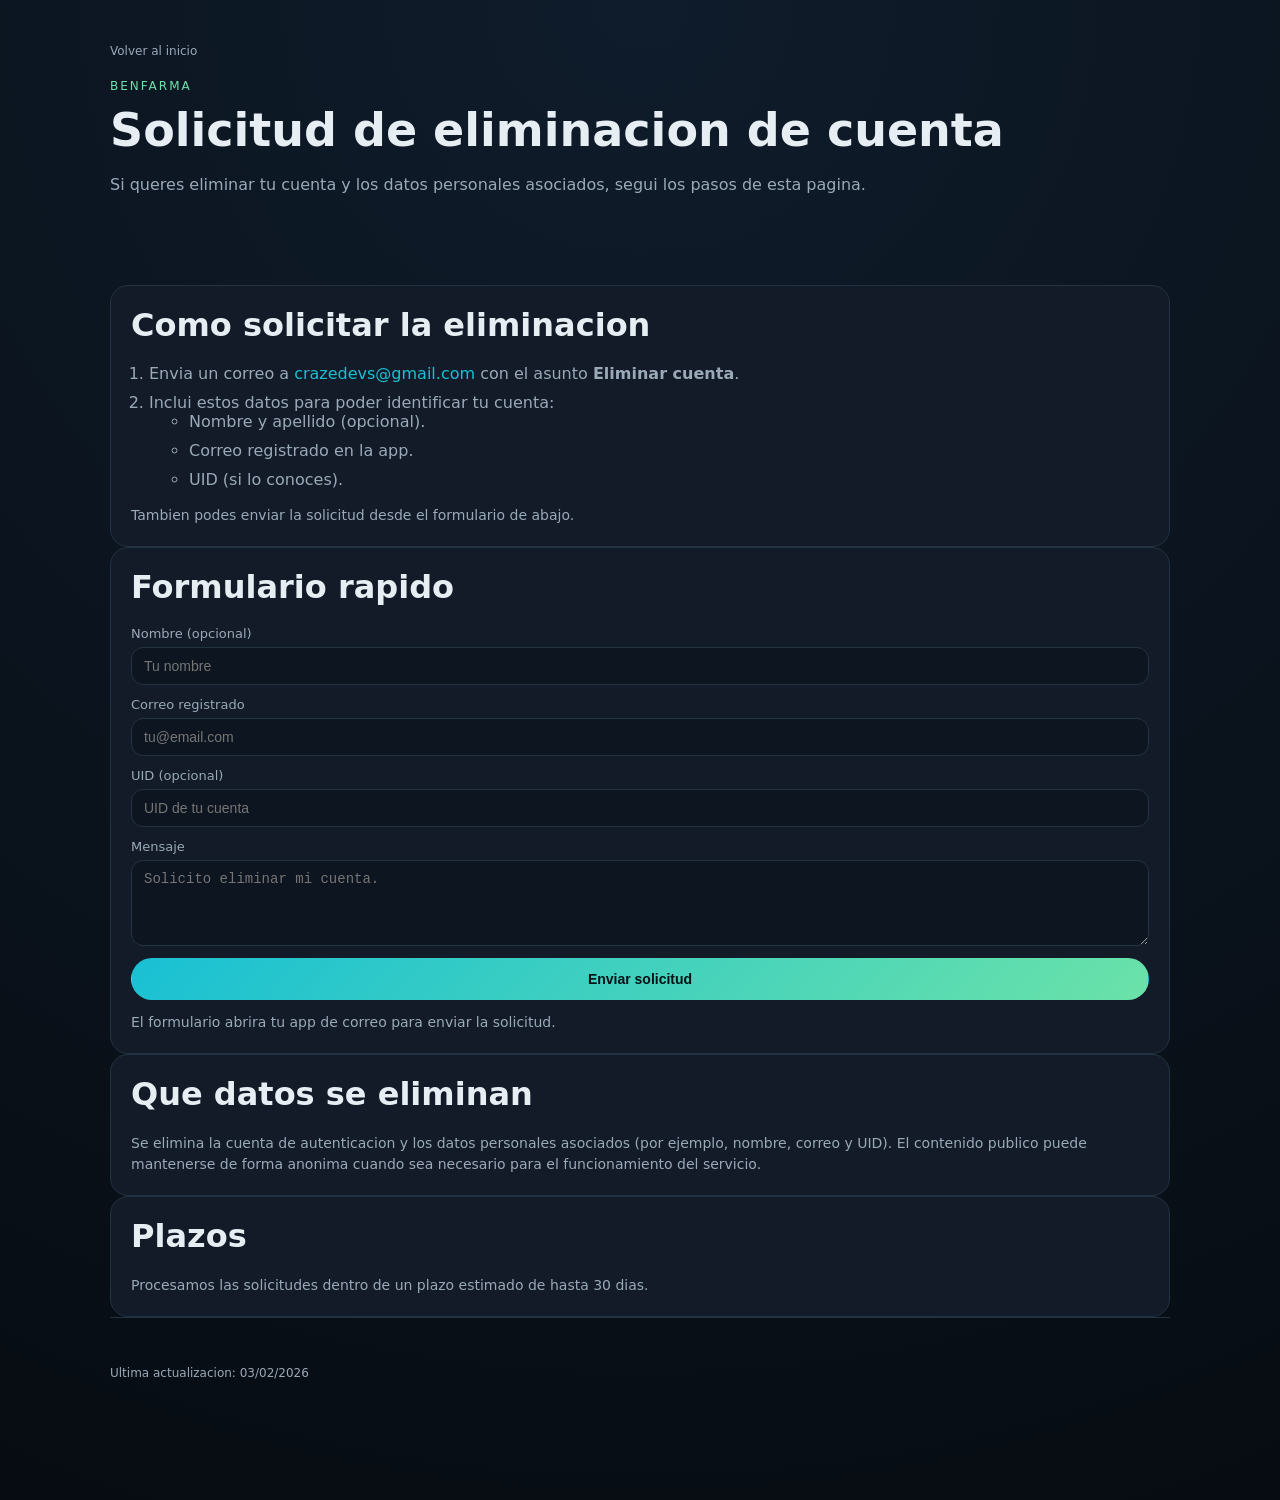
==== docs/account-deletion/index.html @ 8ea49709 "feat(web): rebrand to BenFarma, full redesign with SEO and phone mockup" ====
﻿<!doctype html>
<html lang="es">
  <head>
    <meta charset="utf-8" />
    <meta name="viewport" content="width=device-width, initial-scale=1" />
    <title>Eliminacion de cuenta - BenFarma</title>
    <meta
      name="description"
      content="Solicitud de eliminacion de cuenta y datos para la aplicacion BenFarma."
    />
    <link rel="icon" href="../assets/logo.png" />
    <link rel="stylesheet" href="../styles.css" />
  </head>
  <body>
    <main class="page">
      <div class="container">
        <a class="micro" href="../index.html">Volver al inicio</a>
        <header class="hero">
          <p class="eyebrow">BenFarma</p>
          <h1>Solicitud de eliminacion de cuenta</h1>
          <p class="lead">
            Si queres eliminar tu cuenta y los datos personales asociados, segui los pasos
            de esta pagina.
          </p>
        </header>

        <section class="card">
          <h2>Como solicitar la eliminacion</h2>
          <ol class="steps">
            <li>
              Envia un correo a
              <a class="link" href="mailto:crazedevs@gmail.com">crazedevs@gmail.com</a>
              con el asunto <strong>Eliminar cuenta</strong>.
            </li>
            <li>
              Inclui estos datos para poder identificar tu cuenta:
              <ul>
                <li>Nombre y apellido (opcional).</li>
                <li>Correo registrado en la app.</li>
                <li>UID (si lo conoces).</li>
              </ul>
            </li>
          </ol>
          <p class="note">
            Tambien podes enviar la solicitud desde el formulario de abajo.
          </p>
        </section>

        <section class="card">
          <h2>Formulario rapido</h2>
          <form
            class="form"
            action="mailto:crazedevs@gmail.com"
            method="post"
            enctype="text/plain"
          >
            <label class="field">
              <span>Nombre (opcional)</span>
              <input type="text" name="nombre" placeholder="Tu nombre" />
            </label>
            <label class="field">
              <span>Correo registrado</span>
              <input type="email" name="correo" placeholder="tu@email.com" required />
            </label>
            <label class="field">
              <span>UID (opcional)</span>
              <input type="text" name="uid" placeholder="UID de tu cuenta" />
            </label>
            <label class="field">
              <span>Mensaje</span>
              <textarea name="mensaje" rows="4" placeholder="Solicito eliminar mi cuenta."></textarea>
            </label>
            <button class="button primary" type="submit">Enviar solicitud</button>
            <p class="note">El formulario abrira tu app de correo para enviar la solicitud.</p>
          </form>
        </section>

        <section class="card">
          <h2>Que datos se eliminan</h2>
          <p>
            Se elimina la cuenta de autenticacion y los datos personales asociados (por
            ejemplo, nombre, correo y UID). El contenido publico puede mantenerse de forma
            anonima cuando sea necesario para el funcionamiento del servicio.
          </p>
        </section>

        <section class="card">
          <h2>Plazos</h2>
          <p>
            Procesamos las solicitudes dentro de un plazo estimado de hasta 30 dias.
          </p>
        </section>

        <footer class="footer">
          <p class="micro">Ultima actualizacion: 03/02/2026</p>
        </footer>
      </div>
    </main>
  </body>
</html>
---- docs/styles.css ----
:root {
  color-scheme: dark;
  --bg: #070c12;
  --surface: #0f1621;
  --card: #121b27;
  --border: #233242;
  --text: #e6edf3;
  --muted: #9aa9b8;
  --accent: #19c0d4;
  --accent-2: #6be2a8;
  --shadow: rgba(0, 0, 0, 0.25);
}

* { box-sizing: border-box; }

html { scroll-behavior: smooth; }

body {
  margin: 0;
  font-family: "Segoe UI", system-ui, -apple-system, sans-serif;
  background: radial-gradient(circle at top, #0f1c2b, var(--bg));
  color: var(--text);
}

a { color: inherit; text-decoration: none; }

/* ── Layout ── */
.container {
  max-width: 1100px;
  margin: 0 auto;
  padding: 0 20px;
}

/* ── Topbar ── */
.topbar {
  position: sticky;
  top: 0;
  z-index: 10;
  background: rgba(7, 12, 18, 0.9);
  backdrop-filter: blur(12px);
  border-bottom: 1px solid var(--border);
}

.topbar-content {
  display: flex;
  align-items: center;
  justify-content: space-between;
  padding: 14px 0;
  gap: 16px;
  flex-wrap: wrap;
}

.topbar-links {
  display: flex;
  align-items: center;
  gap: 20px;
  flex-wrap: wrap;
  font-size: 14px;
  color: var(--muted);
}

.topbar-links a:not(.button):hover { color: var(--text); }

.nav-toggle { display: none; }

.nav-toggle-label {
  display: none;
  width: 40px;
  height: 40px;
  border-radius: 10px;
  border: 1px solid var(--border);
  align-items: center;
  justify-content: center;
  cursor: pointer;
}

.nav-toggle-label span,
.nav-toggle-label span::before,
.nav-toggle-label span::after {
  display: block;
  width: 18px;
  height: 2px;
  background: var(--text);
  content: '';
  position: relative;
}

.nav-toggle-label span::before { position: absolute; top: -6px; }
.nav-toggle-label span::after  { position: absolute; top: 6px; }

/* ── Brand ── */
.brand { display: flex; align-items: center; gap: 12px; }

.brand-logo {
  width: 40px;
  height: 40px;
  border-radius: 12px;
  object-fit: cover;
}

.brand-name { font-size: 16px; font-weight: 700; margin: 0; }
.brand-tag  { margin: 0; font-size: 12px; color: var(--muted); }

/* ── Buttons ── */
.button {
  display: inline-flex;
  align-items: center;
  gap: 7px;
  justify-content: center;
  padding: 12px 20px;
  border-radius: 999px;
  font-weight: 600;
  font-size: 14px;
  border: 1px solid transparent;
  transition: opacity 0.15s, transform 0.15s;
  cursor: pointer;
}

.button:hover { opacity: 0.88; transform: translateY(-1px); }

.button.primary {
  background: linear-gradient(135deg, var(--accent), var(--accent-2));
  color: #021116;
}

.button.ghost { border-color: var(--border); color: var(--text); }
.button.ghost:hover { border-color: var(--muted); }

.button.disabled {
  opacity: 0.45;
  cursor: not-allowed;
  pointer-events: none;
}

.button.small  { padding: 8px 14px; font-size: 13px; }
.button.large  { padding: 14px 28px; font-size: 15px; }

/* ── Typography ── */
.eyebrow {
  text-transform: uppercase;
  letter-spacing: 2px;
  font-size: 12px;
  color: var(--accent-2);
  margin: 0 0 12px;
}

h1 {
  font-size: clamp(30px, 5vw, 46px);
  line-height: 1.1;
  margin: 0 0 16px;
}

h2 {
  font-size: clamp(22px, 3vw, 32px);
  margin: 0 0 20px;
}

.text-gradient {
  background: linear-gradient(135deg, var(--accent), var(--accent-2));
  -webkit-background-clip: text;
  -webkit-text-fill-color: transparent;
  background-clip: text;
}

.lead {
  font-size: 16px;
  color: var(--muted);
  margin-bottom: 28px;
  line-height: 1.6;
}

.micro { font-size: 12px; color: var(--muted); }

/* ── Hero ── */
.hero {
  padding: 70px 0 60px;
  position: relative;
  overflow: hidden;
}

.hero-glow {
  position: absolute;
  top: -80px;
  right: -120px;
  width: 600px;
  height: 600px;
  background: radial-gradient(circle, rgba(25, 192, 212, 0.07) 0%, transparent 70%);
  animation: glow-pulse 5s ease-in-out infinite;
  pointer-events: none;
}

@keyframes glow-pulse {
  0%, 100% { opacity: 0.5; transform: scale(1); }
  50%       { opacity: 1;   transform: scale(1.15); }
}

.hero-grid {
  display: grid;
  grid-template-columns: 1fr auto;
  gap: 48px;
  align-items: center;
}

.hero-text {
  display: flex;
  flex-direction: column;
  min-width: 0;
}

.cta-row {
  display: flex;
  gap: 12px;
  flex-wrap: wrap;
  margin-bottom: 32px;
}

/* ── Stats row ── */
.stats-row {
  display: flex;
  align-items: center;
  gap: 20px;
  flex-wrap: wrap;
}

.stat { display: flex; flex-direction: column; gap: 2px; }

.stat-value {
  font-size: 16px;
  font-weight: 700;
  color: var(--text);
}

.stat-label {
  font-size: 11px;
  color: var(--muted);
  text-transform: uppercase;
  letter-spacing: 1px;
}

.stat-divider {
  width: 1px;
  height: 28px;
  background: var(--border);
}

/* ── Phone mockup ── */
.hero-visual {
  position: relative;
  display: flex;
  flex-direction: column;
  align-items: center;
  gap: 16px;
}

.phone-mockup {
  width: 210px;
  height: 420px;
  background: linear-gradient(160deg, #111e2e, #0c1520);
  border: 1.5px solid #2c4058;
  border-radius: 36px;
  padding: 14px 10px 10px;
  box-shadow:
    0 40px 80px rgba(0, 0, 0, 0.6),
    0 0 0 1px rgba(255, 255, 255, 0.04),
    inset 0 1px 0 rgba(255, 255, 255, 0.06);
  position: relative;
  animation: phone-float 4s ease-in-out infinite;
}

@keyframes phone-float {
  0%, 100% { transform: translateY(0); }
  50%       { transform: translateY(-8px); }
}

.phone-notch {
  position: absolute;
  top: 10px;
  left: 50%;
  transform: translateX(-50%);
  width: 54px;
  height: 6px;
  background: #1a2d3f;
  border-radius: 3px;
}

.phone-screen {
  width: 100%;
  height: 100%;
  border-radius: 26px;
  overflow: hidden;
  background: var(--bg);
}

.phone-screen img {
  width: 100%;
  height: 100%;
  object-fit: cover;
  object-position: top;
  display: block;
}

.phone-float-card {
  display: flex;
  align-items: center;
  gap: 8px;
  background: rgba(15, 22, 33, 0.9);
  border: 1px solid rgba(25, 192, 212, 0.2);
  border-radius: 999px;
  padding: 8px 14px;
  font-size: 12px;
  font-weight: 500;
  color: var(--text);
  backdrop-filter: blur(8px);
  white-space: nowrap;
}

.phone-float-dot {
  width: 8px;
  height: 8px;
  border-radius: 50%;
  background: var(--accent-2);
  box-shadow: 0 0 6px var(--accent-2);
  flex-shrink: 0;
  animation: dot-blink 2s ease-in-out infinite;
}

@keyframes dot-blink {
  0%, 100% { opacity: 1; }
  50%       { opacity: 0.4; }
}

/* ── Sections ── */
.section { padding: 60px 0; }

.section.alt { background: rgba(15, 22, 33, 0.6); }

.section-head { margin-bottom: 36px; }
.section-head h2 { margin-bottom: 8px; }

/* ── Feature cards ── */
.grid-3 {
  display: grid;
  grid-template-columns: repeat(auto-fit, minmax(220px, 1fr));
  gap: 16px;
}

.card {
  background: var(--card);
  border: 1px solid var(--border);
  border-radius: 18px;
  padding: 20px;
  transition: border-color 0.2s, transform 0.2s, box-shadow 0.2s;
}

.card:hover {
  border-color: rgba(25, 192, 212, 0.3);
  transform: translateY(-2px);
  box-shadow: 0 8px 24px rgba(0, 0, 0, 0.3);
}

.card-icon {
  width: 42px;
  height: 42px;
  border-radius: 12px;
  background: rgba(25, 192, 212, 0.1);
  border: 1px solid rgba(25, 192, 212, 0.15);
  display: grid;
  place-items: center;
  color: var(--accent);
  margin-bottom: 14px;
}

.card h3 { font-size: 15px; margin: 0 0 8px; }
.card p  { font-size: 14px; color: var(--muted); margin: 0; line-height: 1.5; }

/* ── Cities ── */
.cities-grid {
  display: grid;
  grid-template-columns: repeat(auto-fit, minmax(240px, 1fr));
  gap: 14px;
  max-width: 600px;
}

.city-card {
  display: flex;
  align-items: center;
  gap: 14px;
  background: var(--card);
  border: 1px solid var(--border);
  border-radius: 16px;
  padding: 16px 18px;
  transition: border-color 0.2s;
}

.city-card:not(.upcoming):hover { border-color: rgba(107, 226, 168, 0.3); }

.city-dot {
  width: 10px;
  height: 10px;
  border-radius: 50%;
  background: var(--accent-2);
  box-shadow: 0 0 8px var(--accent-2);
  flex-shrink: 0;
}

.city-dot.dim { background: var(--muted); box-shadow: none; }

.city-name { font-size: 14px; font-weight: 600; margin: 0; }
.city-prov { font-size: 12px; color: var(--muted); margin: 0; }

.city-badge {
  margin-left: auto;
  font-size: 11px;
  font-weight: 600;
  padding: 4px 10px;
  border-radius: 999px;
  background: rgba(154, 169, 184, 0.1);
  border: 1px solid var(--border);
  color: var(--muted);
  white-space: nowrap;
}

.city-badge.active {
  background: rgba(107, 226, 168, 0.12);
  border-color: rgba(107, 226, 168, 0.2);
  color: var(--accent-2);
}

/* ── Screenshots ── */
.screenshots {
  display: grid;
  grid-template-columns: repeat(auto-fit, minmax(200px, 1fr));
  gap: 16px;
}

.screenshot {
  background: var(--card);
  border: 1px solid var(--border);
  border-radius: 20px;
  overflow: hidden;
  transition: transform 0.2s, box-shadow 0.2s;
}

.screenshot:hover {
  transform: translateY(-3px);
  box-shadow: 0 12px 30px var(--shadow);
}

.screenshot-image { width: 100%; height: auto; display: block; }

/* ── CTA card ── */
.cta-card {
  background: linear-gradient(135deg, rgba(25, 192, 212, 0.1), rgba(107, 226, 168, 0.1));
  border: 1px solid rgba(25, 192, 212, 0.2);
  padding: 36px 32px;
  border-radius: 24px;
  display: flex;
  flex-wrap: wrap;
  align-items: center;
  justify-content: space-between;
  gap: 24px;
}

.cta-card h2       { margin-bottom: 6px; }
.cta-card .cta-row { margin-bottom: 0; }

/* ── FAQ ── */
.faq details {
  background: var(--card);
  border: 1px solid var(--border);
  border-radius: 14px;
  padding: 14px 18px;
  margin-bottom: 10px;
  transition: border-color 0.2s;
}

.faq details[open] { border-color: rgba(25, 192, 212, 0.25); }

.faq summary {
  cursor: pointer;
  font-weight: 600;
  font-size: 15px;
  list-style: none;
  display: flex;
  justify-content: space-between;
  align-items: center;
}

.faq summary::after {
  content: '+';
  font-size: 20px;
  color: var(--accent);
  line-height: 1;
  transition: transform 0.2s;
}

.faq details[open] summary::after { transform: rotate(45deg); }

.faq details p {
  margin: 10px 0 0;
  font-size: 14px;
  color: var(--muted);
  line-height: 1.6;
}

/* ── Footer ── */
.footer {
  border-top: 1px solid var(--border);
  padding: 36px 0 48px;
}

.footer-grid {
  display: grid;
  gap: 24px;
  grid-template-columns: repeat(auto-fit, minmax(200px, 1fr));
}

.footer-links {
  display: grid;
  gap: 8px;
  font-size: 13px;
  color: var(--muted);
  align-content: start;
}

.footer-links a:hover { color: var(--text); }

/* ── Back to top ── */
.back-to-top {
  position: fixed;
  bottom: 24px;
  right: 24px;
  width: 44px;
  height: 44px;
  border-radius: 50%;
  background: linear-gradient(135deg, var(--accent), var(--accent-2));
  color: #021116;
  border: none;
  cursor: pointer;
  display: grid;
  place-items: center;
  opacity: 0;
  transform: translateY(12px);
  transition: opacity 0.3s, transform 0.3s;
  z-index: 100;
  box-shadow: 0 4px 16px rgba(25, 192, 212, 0.35);
}

.back-to-top.visible {
  opacity: 1;
  transform: translateY(0);
}

.back-to-top:hover { transform: translateY(-2px); }

/* ── Fade-in animations ── */
.fade-in {
  opacity: 0;
  transform: translateY(18px);
  transition: opacity 0.55s ease, transform 0.55s ease;
}

.fade-in.visible {
  opacity: 1;
  transform: translateY(0);
}

.fade-delay { transition-delay: 0.18s; }

/* ── Inner pages ── */
.page { min-height: 100vh; padding: 40px 0 60px; }
.page .hero { padding-top: 20px; }

.steps { padding-left: 18px; color: var(--muted); }
.steps li { margin-bottom: 10px; }

.form { display: grid; gap: 12px; }

.field { display: grid; gap: 6px; font-size: 13px; color: var(--muted); }

.field input,
.field textarea {
  background: #0d1520;
  border: 1px solid var(--border);
  border-radius: 12px;
  padding: 10px 12px;
  color: var(--text);
  font-size: 14px;
}

.note { font-size: 12px; color: var(--muted); }
.link { color: var(--accent); }

/* ── Mobile ── */
@media (max-width: 860px) {
  .hero-grid {
    grid-template-columns: 1fr;
  }

  .hero-visual {
    order: -1;
    flex-direction: row;
    justify-content: center;
    align-items: flex-end;
    gap: 20px;
  }

  .phone-mockup {
    width: 160px;
    height: 320px;
    border-radius: 28px;
  }

  .phone-screen { border-radius: 20px; }
}

@media (max-width: 720px) {
  .topbar-content { flex-direction: row; align-items: center; }

  .nav-toggle-label {
    display: inline-flex;
    margin-left: auto;
  }

  .topbar-links {
    width: 100%;
    display: none;
    flex-direction: column;
    align-items: flex-start;
    gap: 12px;
    padding: 14px;
    margin-top: 8px;
    background: var(--surface);
    border: 1px solid var(--border);
    border-radius: 14px;
  }

  .nav-toggle:checked ~ .topbar-links { display: flex; }

  .hero { padding-top: 40px; }

  .cta-card { padding: 24px 20px; }

  .cities-grid { max-width: 100%; }

  /* Screenshot carousel on mobile */
  .screenshots {
    display: flex;
    overflow-x: auto;
    scroll-snap-type: x mandatory;
    gap: 12px;
    padding-bottom: 12px;
    -webkit-overflow-scrolling: touch;
    scrollbar-width: none;
  }

  .screenshots::-webkit-scrollbar { display: none; }

  .screenshot {
    flex: 0 0 72vw;
    scroll-snap-align: center;
  }
}
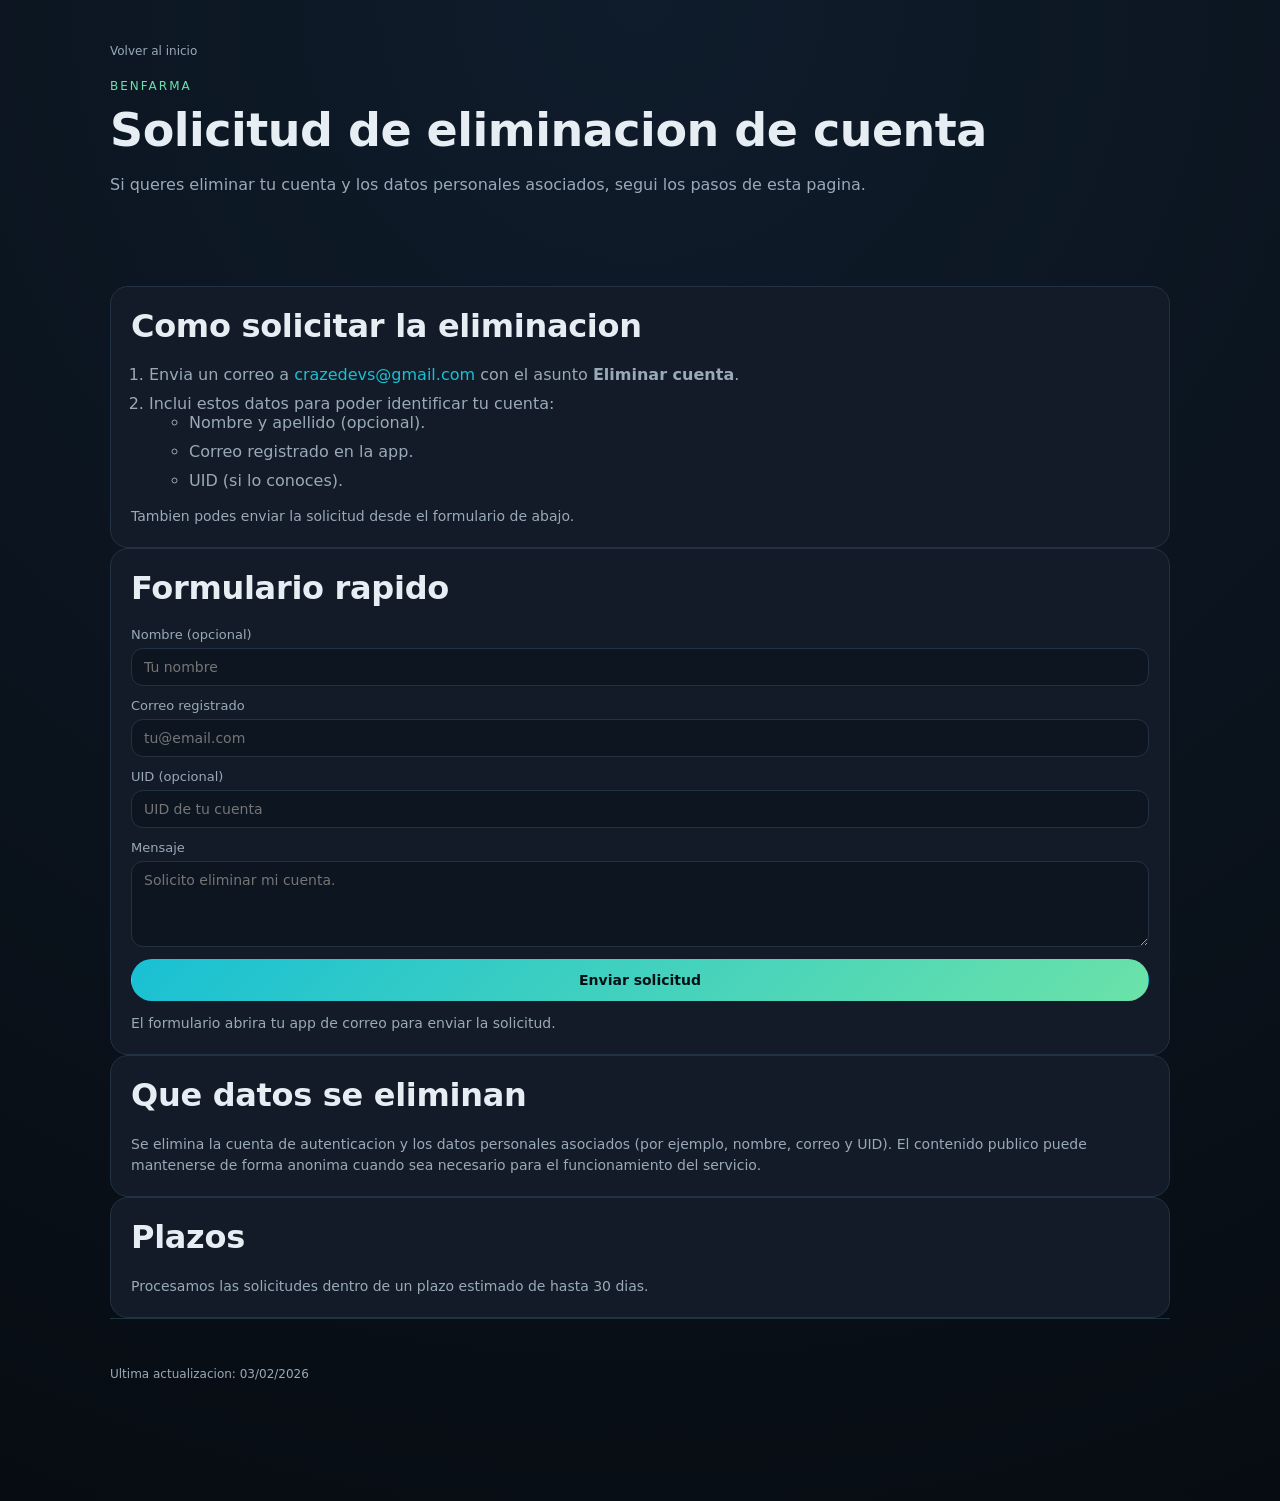
==== commit d3bd411a: "feat(web): remove hero gradient, favicon ico, updated screenshots, og-cover image" ====
--- a/docs/account-deletion/index.html
+++ b/docs/account-deletion/index.html
@@ -8,7 +8,7 @@
       name="description"
       content="Solicitud de eliminacion de cuenta y datos para la aplicacion BenFarma."
     />
-    <link rel="icon" href="../assets/logo.png" />
+    <link rel="icon" href="../assets/logo.ico" type="image/x-icon" />
     <link rel="stylesheet" href="../styles.css" />
   </head>
   <body>
--- a/docs/styles.css
+++ b/docs/styles.css
@@ -17,7 +17,7 @@
 
 body {
   margin: 0;
-  font-family: "Segoe UI", system-ui, -apple-system, sans-serif;
+  font-family: 'Inter', "Segoe UI", system-ui, -apple-system, sans-serif;
   background: radial-gradient(circle at top, #0f1c2b, var(--bg));
   color: var(--text);
 }
@@ -59,7 +59,14 @@
   color: var(--muted);
 }
 
-.topbar-links a:not(.button):hover { color: var(--text); }
+.topbar-links a:not(.button) { transition: color 0.15s; }
+.topbar-links a:not(.button):hover,
+.topbar-links a.nav-active { color: var(--text); }
+
+.topbar-links a.nav-active {
+  color: var(--accent);
+  font-weight: 500;
+}
 
 .nav-toggle { display: none; }
 
@@ -111,6 +118,7 @@
   border-radius: 999px;
   font-weight: 600;
   font-size: 14px;
+  font-family: inherit;
   border: 1px solid transparent;
   transition: opacity 0.15s, transform 0.15s;
   cursor: pointer;
@@ -125,13 +133,7 @@
 
 .button.ghost { border-color: var(--border); color: var(--text); }
 .button.ghost:hover { border-color: var(--muted); }
-
-.button.disabled {
-  opacity: 0.45;
-  cursor: not-allowed;
-  pointer-events: none;
-}
-
+.button.disabled { opacity: 0.45; cursor: not-allowed; pointer-events: none; }
 .button.small  { padding: 8px 14px; font-size: 13px; }
 .button.large  { padding: 14px 28px; font-size: 15px; }
 
@@ -148,12 +150,16 @@
   font-size: clamp(30px, 5vw, 46px);
   line-height: 1.1;
   margin: 0 0 16px;
+  letter-spacing: -0.5px;
 }
 
 h2 {
   font-size: clamp(22px, 3vw, 32px);
   margin: 0 0 20px;
-}
+  letter-spacing: -0.3px;
+}
+
+h3 { letter-spacing: -0.2px; }
 
 .text-gradient {
   background: linear-gradient(135deg, var(--accent), var(--accent-2));
@@ -166,7 +172,7 @@
   font-size: 16px;
   color: var(--muted);
   margin-bottom: 28px;
-  line-height: 1.6;
+  line-height: 1.65;
 }
 
 .micro { font-size: 12px; color: var(--muted); }
@@ -180,13 +186,24 @@
 
 .hero-glow {
   position: absolute;
-  top: -80px;
-  right: -120px;
-  width: 600px;
-  height: 600px;
-  background: radial-gradient(circle, rgba(25, 192, 212, 0.07) 0%, transparent 70%);
+  width: 500px;
+  height: 500px;
+  border-radius: 50%;
+  pointer-events: none;
+}
+
+.hero-glow--cyan {
+  top: -100px;
+  right: -80px;
+  background: radial-gradient(circle, rgba(25, 192, 212, 0.08) 0%, transparent 70%);
   animation: glow-pulse 5s ease-in-out infinite;
-  pointer-events: none;
+}
+
+.hero-glow--green {
+  bottom: -120px;
+  left: -80px;
+  background: radial-gradient(circle, rgba(107, 226, 168, 0.06) 0%, transparent 70%);
+  animation: glow-pulse 5s ease-in-out infinite 2.5s;
 }
 
 @keyframes glow-pulse {
@@ -201,11 +218,7 @@
   align-items: center;
 }
 
-.hero-text {
-  display: flex;
-  flex-direction: column;
-  min-width: 0;
-}
+.hero-text { display: flex; flex-direction: column; min-width: 0; }
 
 .cta-row {
   display: flex;
@@ -215,20 +228,11 @@
 }
 
 /* ── Stats row ── */
-.stats-row {
-  display: flex;
-  align-items: center;
-  gap: 20px;
-  flex-wrap: wrap;
-}
+.stats-row { display: flex; align-items: center; gap: 20px; flex-wrap: wrap; }
 
 .stat { display: flex; flex-direction: column; gap: 2px; }
 
-.stat-value {
-  font-size: 16px;
-  font-weight: 700;
-  color: var(--text);
-}
+.stat-value { font-size: 16px; font-weight: 700; color: var(--text); }
 
 .stat-label {
   font-size: 11px;
@@ -237,11 +241,7 @@
   letter-spacing: 1px;
 }
 
-.stat-divider {
-  width: 1px;
-  height: 28px;
-  background: var(--border);
-}
+.stat-divider { width: 1px; height: 28px; background: var(--border); }
 
 /* ── Phone mockup ── */
 .hero-visual {
@@ -288,14 +288,14 @@
   height: 100%;
   border-radius: 26px;
   overflow: hidden;
-  background: var(--bg);
+  background: #070c12;
 }
 
 .phone-screen img {
   width: 100%;
   height: 100%;
   object-fit: cover;
-  object-position: top;
+  object-position: 0% 5%;
   display: block;
 }
 
@@ -331,11 +331,64 @@
 
 /* ── Sections ── */
 .section { padding: 60px 0; }
-
 .section.alt { background: rgba(15, 22, 33, 0.6); }
-
 .section-head { margin-bottom: 36px; }
 .section-head h2 { margin-bottom: 8px; }
+
+/* ── Cómo funciona ── */
+.steps-grid {
+  display: flex;
+  align-items: center;
+  gap: 0;
+  flex-wrap: wrap;
+}
+
+.step-card {
+  flex: 1;
+  min-width: 200px;
+  background: var(--card);
+  border: 1px solid var(--border);
+  border-radius: 20px;
+  padding: 24px 22px;
+  position: relative;
+  transition: border-color 0.2s, transform 0.2s;
+}
+
+.step-card:hover {
+  border-color: rgba(25, 192, 212, 0.3);
+  transform: translateY(-2px);
+}
+
+.step-number {
+  font-size: 11px;
+  font-weight: 700;
+  letter-spacing: 2px;
+  color: var(--accent);
+  text-transform: uppercase;
+  display: block;
+  margin-bottom: 12px;
+}
+
+.step-icon {
+  width: 44px;
+  height: 44px;
+  border-radius: 12px;
+  background: rgba(25, 192, 212, 0.1);
+  border: 1px solid rgba(25, 192, 212, 0.15);
+  display: grid;
+  place-items: center;
+  color: var(--accent);
+  margin-bottom: 14px;
+}
+
+.step-card h3 { font-size: 15px; margin: 0 0 8px; }
+.step-card p  { font-size: 14px; color: var(--muted); margin: 0; line-height: 1.5; }
+
+.step-arrow {
+  padding: 0 12px;
+  color: var(--border);
+  flex-shrink: 0;
+}
 
 /* ── Feature cards ── */
 .grid-3 {
@@ -428,25 +481,62 @@
 
 /* ── Screenshots ── */
 .screenshots {
-  display: grid;
-  grid-template-columns: repeat(auto-fit, minmax(200px, 1fr));
-  gap: 16px;
-}
-
-.screenshot {
-  background: var(--card);
-  border: 1px solid var(--border);
-  border-radius: 20px;
+  display: flex;
+  justify-content: center;
+  gap: 24px;
+  flex-wrap: wrap;
+}
+
+.screenshot-phone {
+  width: 165px;
+  height: 340px;
+  background: linear-gradient(160deg, #111e2e, #0c1520);
+  border: 1.5px solid #2c4058;
+  border-radius: 30px;
+  padding: 13px 9px 9px;
+  box-shadow:
+    0 24px 56px rgba(0, 0, 0, 0.5),
+    0 0 0 1px rgba(255, 255, 255, 0.04),
+    inset 0 1px 0 rgba(255, 255, 255, 0.06);
+  position: relative;
+  transition: transform 0.2s, box-shadow 0.2s;
+  flex-shrink: 0;
+}
+
+.screenshot-phone:hover {
+  transform: translateY(-5px);
+  box-shadow:
+    0 36px 72px rgba(0, 0, 0, 0.6),
+    0 0 0 1px rgba(25, 192, 212, 0.15),
+    inset 0 1px 0 rgba(255, 255, 255, 0.06);
+}
+
+.screenshot-notch {
+  position: absolute;
+  top: 9px;
+  left: 50%;
+  transform: translateX(-50%);
+  width: 42px;
+  height: 4px;
+  background: #1a2d3f;
+  border-radius: 2px;
+}
+
+.screenshot-screen {
+  width: 100%;
+  height: 100%;
+  border-radius: 21px;
   overflow: hidden;
-  transition: transform 0.2s, box-shadow 0.2s;
-}
-
-.screenshot:hover {
-  transform: translateY(-3px);
-  box-shadow: 0 12px 30px var(--shadow);
-}
-
-.screenshot-image { width: 100%; height: auto; display: block; }
+  background: #070c12;
+}
+
+.screenshot-screen img {
+  width: 100%;
+  height: 100%;
+  object-fit: cover;
+  object-position: 0% 5%;
+  display: block;
+}
 
 /* ── CTA card ── */
 .cta-card {
@@ -484,6 +574,14 @@
   display: flex;
   justify-content: space-between;
   align-items: center;
+  border-radius: 4px;
+}
+
+.faq summary::-webkit-details-marker { display: none; }
+
+.faq summary:focus-visible {
+  outline: 2px solid var(--accent);
+  outline-offset: 3px;
 }
 
 .faq summary::after {
@@ -492,6 +590,7 @@
   color: var(--accent);
   line-height: 1;
   transition: transform 0.2s;
+  flex-shrink: 0;
 }
 
 .faq details[open] summary::after { transform: rotate(45deg); }
@@ -504,10 +603,7 @@
 }
 
 /* ── Footer ── */
-.footer {
-  border-top: 1px solid var(--border);
-  padding: 36px 0 48px;
-}
+.footer { border-top: 1px solid var(--border); padding: 36px 0 48px; }
 
 .footer-grid {
   display: grid;
@@ -515,14 +611,7 @@
   grid-template-columns: repeat(auto-fit, minmax(200px, 1fr));
 }
 
-.footer-links {
-  display: grid;
-  gap: 8px;
-  font-size: 13px;
-  color: var(--muted);
-  align-content: start;
-}
-
+.footer-links { display: grid; gap: 8px; font-size: 13px; color: var(--muted); align-content: start; }
 .footer-links a:hover { color: var(--text); }
 
 /* ── Back to top ── */
@@ -546,38 +635,34 @@
   box-shadow: 0 4px 16px rgba(25, 192, 212, 0.35);
 }
 
-.back-to-top.visible {
-  opacity: 1;
-  transform: translateY(0);
-}
-
-.back-to-top:hover { transform: translateY(-2px); }
-
-/* ── Fade-in animations ── */
+.back-to-top.visible     { opacity: 1; transform: translateY(0); }
+.back-to-top:hover       { transform: translateY(-2px); }
+
+/* ── Animations ── */
 .fade-in {
   opacity: 0;
   transform: translateY(18px);
   transition: opacity 0.55s ease, transform 0.55s ease;
 }
 
-.fade-in.visible {
-  opacity: 1;
-  transform: translateY(0);
-}
-
-.fade-delay { transition-delay: 0.18s; }
+.fade-in.visible { opacity: 1; transform: translateY(0); }
+
+.slide-from-right {
+  opacity: 0;
+  transform: translateX(40px);
+  transition: opacity 0.6s ease, transform 0.6s ease;
+  transition-delay: 0.15s;
+}
+
+.slide-from-right.visible { opacity: 1; transform: translateX(0); }
 
 /* ── Inner pages ── */
 .page { min-height: 100vh; padding: 40px 0 60px; }
 .page .hero { padding-top: 20px; }
-
 .steps { padding-left: 18px; color: var(--muted); }
 .steps li { margin-bottom: 10px; }
-
 .form { display: grid; gap: 12px; }
-
 .field { display: grid; gap: 6px; font-size: 13px; color: var(--muted); }
-
 .field input,
 .field textarea {
   background: #0d1520;
@@ -586,12 +671,12 @@
   padding: 10px 12px;
   color: var(--text);
   font-size: 14px;
-}
-
+  font-family: inherit;
+}
 .note { font-size: 12px; color: var(--muted); }
 .link { color: var(--accent); }
 
-/* ── Mobile ── */
+/* ── Responsive ── */
 @media (max-width: 860px) {
   .hero-grid {
     grid-template-columns: 1fr;
@@ -612,6 +697,9 @@
   }
 
   .phone-screen { border-radius: 20px; }
+
+  .steps-grid { gap: 12px; }
+  .step-arrow { transform: rotate(90deg); padding: 4px 0; width: 100%; display: flex; justify-content: center; }
 }
 
 @media (max-width: 720px) {
@@ -638,17 +726,15 @@
   .nav-toggle:checked ~ .topbar-links { display: flex; }
 
   .hero { padding-top: 40px; }
-
   .cta-card { padding: 24px 20px; }
-
   .cities-grid { max-width: 100%; }
 
   /* Screenshot carousel on mobile */
   .screenshots {
-    display: flex;
+    flex-wrap: nowrap;
     overflow-x: auto;
     scroll-snap-type: x mandatory;
-    gap: 12px;
+    justify-content: flex-start;
     padding-bottom: 12px;
     -webkit-overflow-scrolling: touch;
     scrollbar-width: none;
@@ -656,8 +742,8 @@
 
   .screenshots::-webkit-scrollbar { display: none; }
 
-  .screenshot {
-    flex: 0 0 72vw;
+  .screenshot-phone {
     scroll-snap-align: center;
+    flex-shrink: 0;
   }
 }
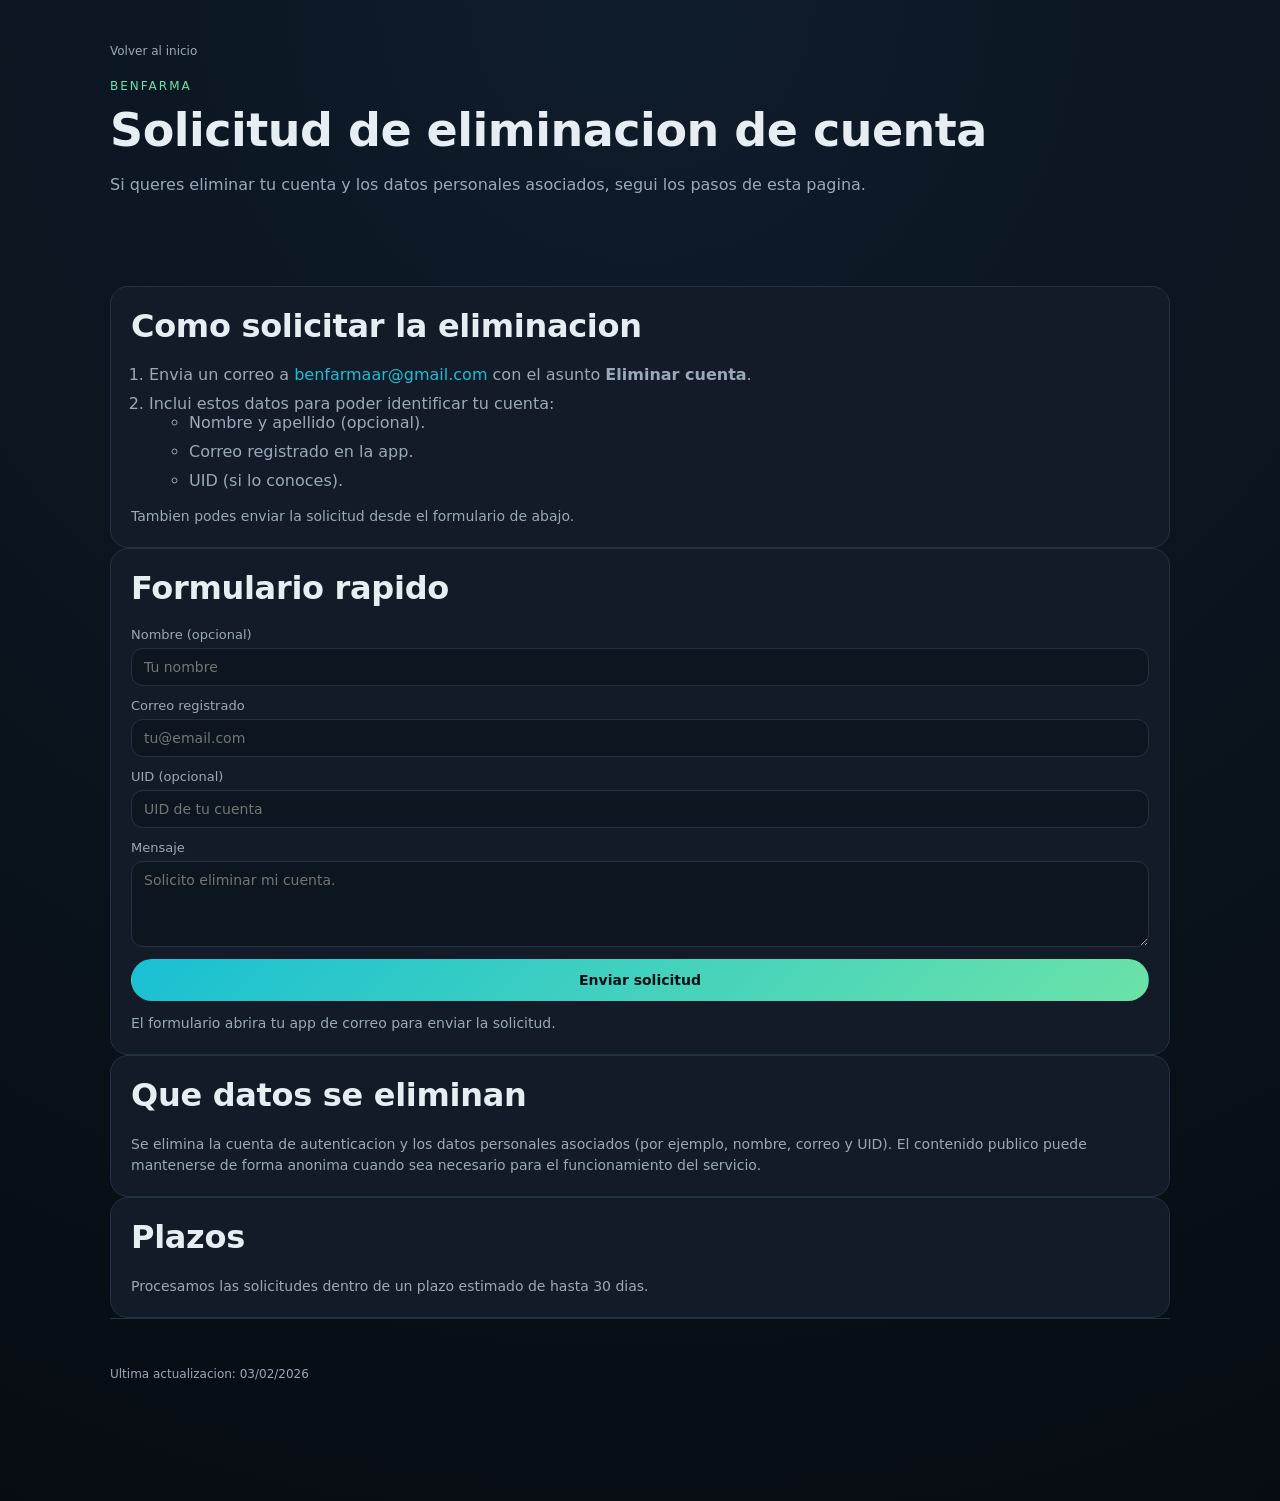
==== commit ef26fd28: "fix(web): update contact email to benfarmaar@gmail.com" ====
--- a/docs/account-deletion/index.html
+++ b/docs/account-deletion/index.html
@@ -29,7 +29,7 @@
           <ol class="steps">
             <li>
               Envia un correo a
-              <a class="link" href="mailto:crazedevs@gmail.com">crazedevs@gmail.com</a>
+              <a class="link" href="mailto:benfarmaar@gmail.com">benfarmaar@gmail.com</a>
               con el asunto <strong>Eliminar cuenta</strong>.
             </li>
             <li>
@@ -50,7 +50,7 @@
           <h2>Formulario rapido</h2>
           <form
             class="form"
-            action="mailto:crazedevs@gmail.com"
+            action="mailto:benfarmaar@gmail.com"
             method="post"
             enctype="text/plain"
           >
